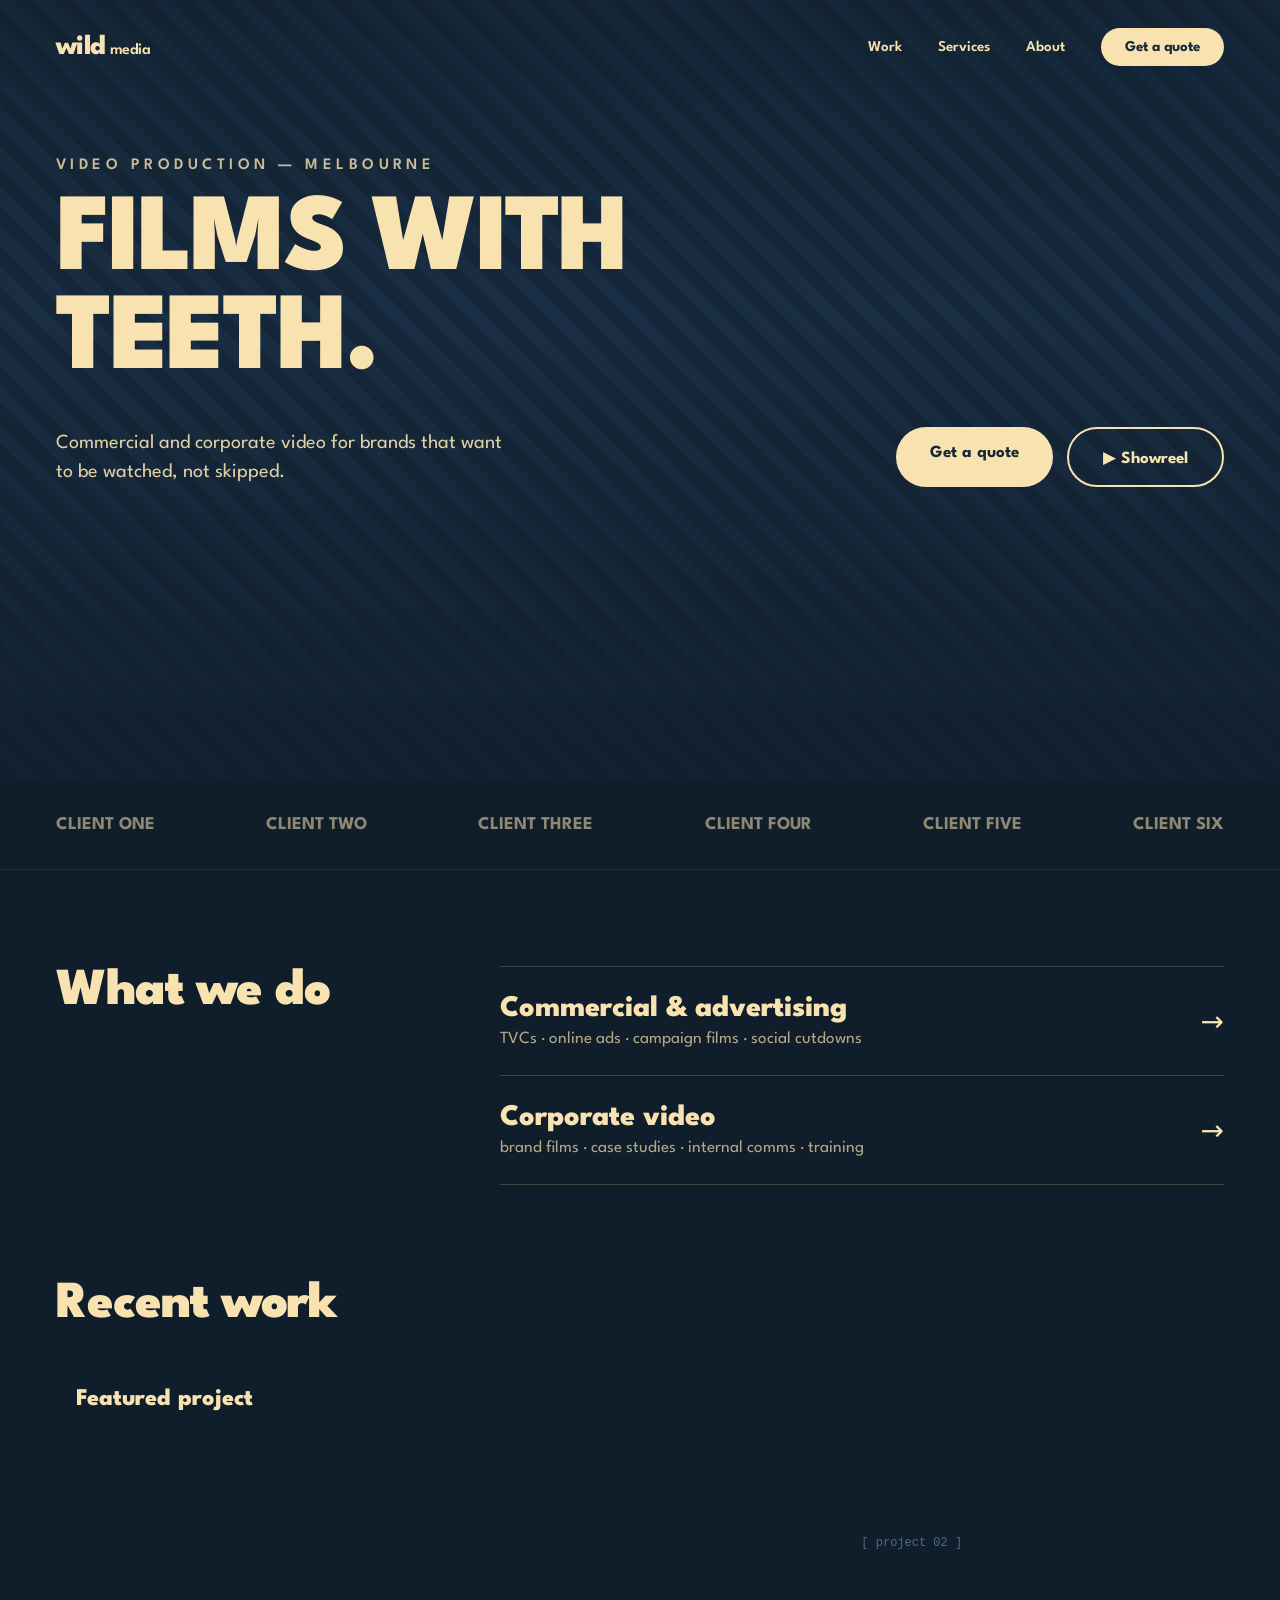
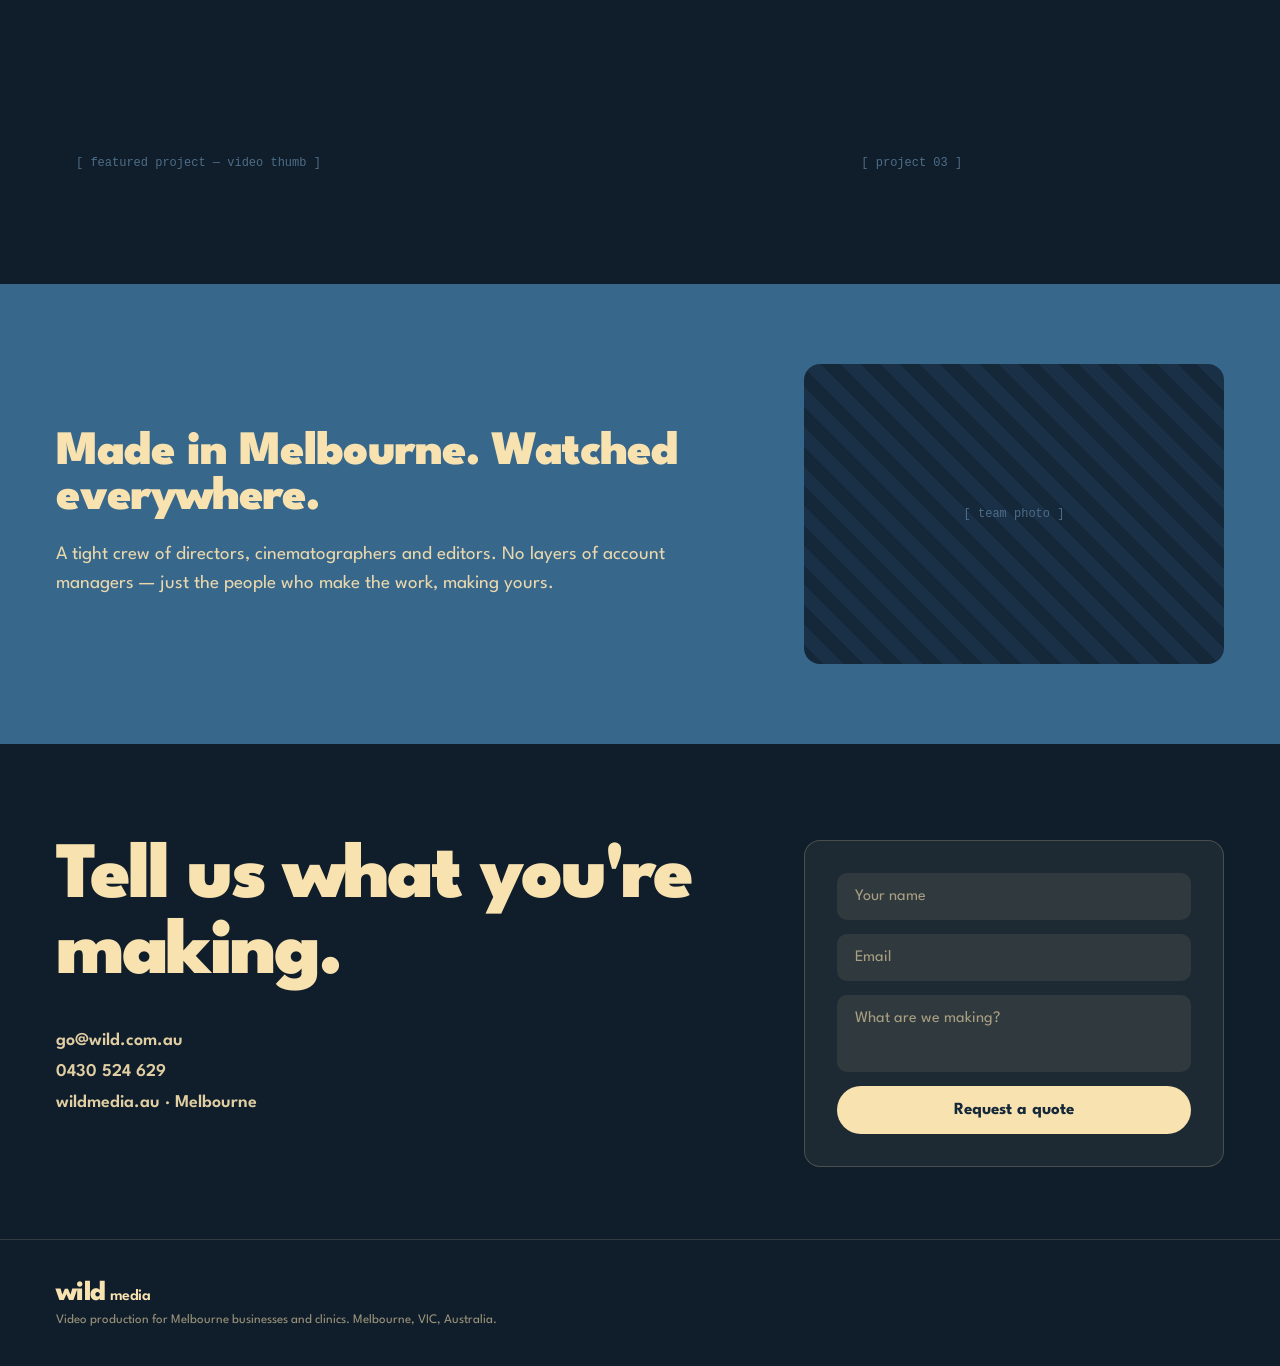
==== index.html @ 840ec0be "Add Wild Media landing page (desktop + mobile)" ====
<!DOCTYPE html>
<html lang="en">
<head>
<meta charset="UTF-8">
<title>Wild Media — Video Production, Melbourne</title>
<meta name="description" content="Wild Media is a Melbourne video production studio. One shoot day becomes three months of content built for Meta ads.">
<meta name="viewport" content="width=device-width, initial-scale=1">
<link rel="preconnect" href="https://fonts.googleapis.com">
<link rel="preconnect" href="https://fonts.gstatic.com" crossorigin>
<link href="https://fonts.googleapis.com/css2?family=League+Spartan:wght@400;500;600;700;800;900&display=swap" rel="stylesheet">
<link rel="stylesheet" href="style.css">
</head>
<body>

<!-- ============================= DESKTOP (1b — Cinematic dark) ============================= -->
<div class="site site-desktop">

  <header class="d-hero">
    <div class="d-hero__bg"></div>
    <div class="d-hero__scrim"></div>
    <nav class="d-nav">
      <div class="logo">wild<span>media</span></div>
      <div class="d-nav__links">
        <a href="#work">Work</a><a href="#services">Services</a><a href="#about">About</a>
        <a href="#contact" class="btn btn--cream">Get a quote</a>
      </div>
    </nav>
    <div class="d-hero__content">
      <div class="eyebrow">VIDEO PRODUCTION — MELBOURNE</div>
      <h1>FILMS WITH TEETH.</h1>
      <div class="d-hero__row">
        <p>Commercial and corporate video for brands that want to be watched, not skipped.</p>
        <div class="d-hero__ctas">
          <a href="#contact" class="btn btn--cream">Get a quote</a>
          <a href="#work" class="btn btn--outline">▶ Showreel</a>
        </div>
      </div>
    </div>
  </header>

  <div class="d-clients">
    <span>CLIENT ONE</span><span>CLIENT TWO</span><span>CLIENT THREE</span><span>CLIENT FOUR</span><span>CLIENT FIVE</span><span>CLIENT SIX</span>
  </div>

  <section id="services" class="d-services">
    <h2>What we do</h2>
    <div class="d-services__list">
      <div class="d-services__row">
        <div><div class="d-services__title">Commercial &amp; advertising</div><div class="d-services__sub">TVCs · online ads · campaign films · social cutdowns</div></div>
        <span class="arrow">→</span>
      </div>
      <div class="d-services__row">
        <div><div class="d-services__title">Corporate video</div><div class="d-services__sub">brand films · case studies · internal comms · training</div></div>
        <span class="arrow">→</span>
      </div>
    </div>
  </section>

  <section id="work" class="d-portfolio">
    <h2>Recent work</h2>
    <div class="d-portfolio__grid">
      <div class="d-portfolio__tile d-portfolio__tile--big">
        <span class="d-portfolio__label">Featured project</span>
        <span class="placeholder-tag">[ featured project — video thumb ]</span>
      </div>
      <div class="d-portfolio__stack">
        <div class="d-portfolio__tile"><span class="placeholder-tag">[ project 02 ]</span></div>
        <div class="d-portfolio__tile"><span class="placeholder-tag">[ project 03 ]</span></div>
      </div>
    </div>
  </section>

  <section id="about" class="d-about">
    <div>
      <h2>Made in Melbourne. Watched everywhere.</h2>
      <p>A tight crew of directors, cinematographers and editors. No layers of account managers — just the people who make the work, making yours.</p>
    </div>
    <div class="placeholder-block"><span class="placeholder-tag">[ team photo ]</span></div>
  </section>

  <section id="contact" class="d-contact">
    <div class="d-contact__grid">
      <div>
        <h2>Tell us what you're making.</h2>
        <div class="d-contact__details">
          <span><a href="mailto:go@wild.com.au">go@wild.com.au</a></span>
          <span>0430 524 629</span>
          <span>wildmedia.au · Melbourne</span>
        </div>
      </div>
      <form class="d-contact__form" id="desktop-form">
        <input type="text" name="name" placeholder="Your name" required>
        <input type="email" name="email" placeholder="Email" required>
        <textarea name="brief" placeholder="What are we making?" rows="3"></textarea>
        <button type="submit" class="btn btn--cream btn--block">Request a quote</button>
        <p class="form-note" hidden>Thanks — we'll be in touch shortly.</p>
      </form>
    </div>
  </section>

  <footer class="d-footer">
    <div class="logo">wild<span>media</span></div>
    <p>Video production for Melbourne businesses and clinics. Melbourne, VIC, Australia.</p>
  </footer>
</div>

<!-- ============================= MOBILE (2a — Dark conversion) ============================= -->
<div class="site site-mobile">

  <header class="m-hero">
    <div class="logo">wild<span>media</span></div>
    <div class="m-eyebrow">VIDEO CONTENT FOR MELBOURNE BUSINESSES &amp; CLINICS</div>
    <h1>One Day of Filming. Three Months of Content That Brings You Customers.</h1>
    <p>Wild Media turns a single shoot day into a full quarter of video content — built for the way your business actually markets itself, not for a highlight reel nobody acts on.</p>
    <a href="#lead-form" class="btn btn--cream btn--pill btn--block">Get Your Free 15-Minute Video Plan</a>
    <div class="m-hero__note">No obligation. Takes 2 minutes to book.</div>
  </header>

  <div class="placeholder-block placeholder-block--hero"><span class="placeholder-tag">[ shoot day / behind-the-scenes reel ]</span></div>

  <section class="m-section">
    <h2>Your Content Probably Looks Like One of Two Things</h2>
    <p>Either you've tried filming it yourself — on a phone, squeezed in between everything else you're doing — and it looks like it. Or you've hired someone before and ended up with a folder of nice clips that never turned into a single new customer.</p>
    <p>Meanwhile, the cost of running ads on Meta keeps climbing. Static images and stock photos don't hold attention the way video does, and every month without better creative is a month of paying more for the same results.</p>
  </section>

  <section class="m-section m-section--panel">
    <h2 class="accent">Wild Media Fixes This With One Day, Not One Month</h2>
    <p>No long production timelines, no open-ended "creative projects." One focused shoot day, planned around your business, becomes a ready-to-use bank of content for the next three months — video that looks professional and is built with your paid campaigns in mind from the start.</p>
  </section>

  <section class="m-section">
    <h2>How It Works</h2>
    <div class="m-steps">
      <div class="m-step"><div class="m-step__num">1</div><div><div class="m-step__title">One Shoot Day</div><div class="m-step__text">We plan a half-day or full-day shoot around your business, built from a short brief call so every minute in front of the camera has a purpose.</div></div></div>
      <div class="m-step"><div class="m-step__num">2</div><div><div class="m-step__title">A 3-Month Content Bank</div><div class="m-step__text">That single day becomes 10 to 15 edited videos — cut for Instagram, Facebook and TikTok, and ready in the exact formats your paid ads need.</div></div></div>
      <div class="m-step"><div class="m-step__num">3</div><div><div class="m-step__title">Content That Works While You Run Your Business</div><div class="m-step__text">You post, run ads and follow up with customers. We hand over a content calendar so you're never wondering what to post next.</div></div></div>
    </div>
  </section>

  <a href="#lead-form" class="btn btn--cream btn--pill btn--block m-cta-band">Get Your Free 15-Minute Video Plan</a>

  <section class="m-section">
    <h2>Built for Two Kinds of Melbourne Businesses</h2>
    <p>Medium-sized businesses already running paid ads who are tired of stock photos and phone-shot content pulling down their results. And medical or dental clinics that want to attract more private patients with content that actually looks like it belongs to a real practice.</p>
    <p>If that's not you, this probably isn't the right fit — and that's fine. If it is you, keep reading.</p>
  </section>

  <section class="m-section m-section--panel">
    <h2 class="accent">Why Trust Wild Media With Your First Shoot</h2>
    <p class="m-lede">Three things, no exaggeration:</p>
    <div class="m-list">
      <div><div class="m-list__title">1. Real production experience.</div><div class="m-list__text">You'll see the actual portfolio before you book anything — not a mock-up.</div></div>
      <div><div class="m-list__title">2. A process, not a promise.</div><div class="m-list__text">One shoot day, a defined number of edited videos, delivered on a set timeline.</div></div>
      <div><div class="m-list__title">3. A guarantee that removes the risk of a bad first shoot.</div><div class="m-list__text">See below.</div></div>
    </div>
    <a href="#work-mobile" class="btn btn--outline-cream btn--pill btn--block">See the Work</a>
  </section>

  <section class="m-section" id="packages">
    <h2>Packages</h2>
    <p class="m-lede">Three ways to work with us, depending on how much content your business needs.</p>
    <div class="m-packages" id="package-list"></div>
    <p class="m-fineprint"><strong>Every package includes:</strong> content cut to the correct specs for Meta and Google Ads, a 3-month content calendar, unrestricted usage rights (no royalties), and one round of revisions per video.</p>
  </section>

  <section class="m-section m-section--panel">
    <h2 class="accent">The Usable Content Guarantee</h2>
    <p>If your shoot day doesn't produce at least 10 approved, edited videos, we reshoot an additional 2-hour block at no extra cost. We don't promise ad results we can't control — we guarantee the content itself gets made and gets approved.</p>
  </section>

  <section class="m-section">
    <h2>FAQ</h2>
    <div class="m-faq" id="faq-list"></div>
  </section>

  <section class="m-final" id="lead-form">
    <h2>Ready to Stop Guessing What to Post?</h2>
    <p>Book a free 15-minute call. We'll look at what you're doing now and show you exactly how the Quarterly Package would work for your business.</p>
    <a href="tel:0430524629" class="btn btn--navy btn--pill btn--block">Book Your Free Call</a>

    <form class="m-form" id="mobile-form">
      <div class="m-form__title">Tell Us About Your Business</div>
      <div class="m-form__selected" id="selected-package" hidden>
        <span id="selected-package-name"></span>
        <span id="clear-package" class="m-form__clear">✕</span>
      </div>
      <input type="text" name="name" placeholder="Name" required>
      <input type="text" name="business" placeholder="Business name" required>
      <input type="tel" name="phone" placeholder="Phone or WhatsApp" required>
      <div class="m-form__radio-group">
        <div class="m-form__label">How much do you currently spend per month on paid advertising?</div>
        <label class="m-form__radio"><input type="radio" name="spend" value="Under $500" required> Under $500</label>
        <label class="m-form__radio"><input type="radio" name="spend" value="$500–$2,000"> $500–$2,000</label>
        <label class="m-form__radio"><input type="radio" name="spend" value="More than $2,000"> More than $2,000</label>
      </div>
      <button type="submit" class="btn btn--navy btn--pill btn--block">Get My Free Video Plan</button>
      <p class="m-form__thanks" hidden>Thanks — Christian will be in touch within 24 hours to book your call.</p>
    </form>
  </section>

  <footer class="m-footer">
    <div class="logo">wild<span>media</span></div>
    <p>Video content for Melbourne businesses and clinics.<br>0430 524 629 | <a href="mailto:go@wild.com.au">go@wild.com.au</a><br>Melbourne, VIC, Australia</p>
  </footer>
</div>

<script src="script.js"></script>
</body>
</html>
---- style.css ----
:root {
  --navy: #101E2B;
  --navy-2: #16293A;
  --blue: #38678C;
  --blue-dark: #24455F;
  --cream: #F8E2B0;
  --cream-bg: #FBF6E9;
  --text-dark: #1e3a52;
  --placeholder-a: #15283a;
  --placeholder-b: #1a3047;
}

* { box-sizing: border-box; }

body {
  margin: 0;
  font-family: 'League Spartan', system-ui, sans-serif;
  background: var(--navy);
}

a { color: inherit; text-decoration: none; }
h1, h2, p { margin: 0; }
input, textarea, button { font-family: inherit; }

.logo { font-weight: 800; font-size: 28px; letter-spacing: -0.02em; color: var(--cream); }
.logo span { font-weight: 600; font-size: 16px; margin-left: 4px; }

.btn {
  display: inline-block;
  font-weight: 700;
  cursor: pointer;
  border: none;
}
.btn--block { display: block; width: 100%; text-align: center; }
.btn--cream { background: var(--cream); color: var(--navy-2); }
.btn--outline { border: 2px solid var(--cream); color: var(--cream); background: transparent; }
.btn--navy { background: var(--navy-2); color: var(--cream); }
.btn--outline-cream { border: 2px solid var(--cream); color: var(--cream); background: transparent; }
.btn--pill { border-radius: 999px; }

.placeholder-block {
  background: repeating-linear-gradient(45deg, var(--placeholder-a), var(--placeholder-a) 14px, var(--placeholder-b) 14px, var(--placeholder-b) 28px);
  display: flex;
  align-items: center;
  justify-content: center;
}
.placeholder-tag {
  font-family: ui-monospace, Menlo, monospace;
  font-size: 12px;
  color: #4d6d88;
}

/* ============ responsive switch ============ */
.site-mobile { display: none; }

@media (max-width: 767px) {
  .site-desktop { display: none; }
  .site-mobile { display: block; }
}

/* ============================= DESKTOP (1b) ============================= */
.site-desktop { background: var(--navy); color: var(--cream); }

.d-hero {
  position: relative;
  min-height: 780px;
  overflow: hidden;
}
.d-hero__bg {
  position: absolute; inset: 0;
  background: repeating-linear-gradient(45deg, var(--placeholder-a), var(--placeholder-a) 14px, var(--placeholder-b) 14px, var(--placeholder-b) 28px);
}
.d-hero__scrim {
  position: absolute; inset: 0;
  background: linear-gradient(180deg, rgba(16,30,43,.55), rgba(16,30,43,.1) 40%, rgba(16,30,43,.85));
}
.d-nav {
  position: relative;
  display: flex; justify-content: space-between; align-items: center;
  padding: 28px 56px;
}
.d-nav__links { display: flex; gap: 36px; align-items: center; font-weight: 600; font-size: 15px; }
.d-nav__links .btn { padding: 12px 24px; border-radius: 999px; }

.d-hero__content { position: relative; padding: 64px 56px; }
.eyebrow { font-weight: 600; font-size: 16px; letter-spacing: .28em; opacity: .8; margin-bottom: 20px; }
.d-hero__content h1 { font-weight: 900; font-size: 110px; line-height: .9; letter-spacing: -0.03em; max-width: 900px; }
.d-hero__row { display: flex; justify-content: space-between; align-items: flex-end; margin-top: 36px; gap: 24px; flex-wrap: wrap; }
.d-hero__row p { max-width: 460px; font-size: 20px; line-height: 1.45; opacity: .9; }
.d-hero__ctas { display: flex; gap: 14px; }
.d-hero__ctas .btn { padding: 18px 34px; border-radius: 999px; font-size: 17px; }

.d-clients {
  display: flex; justify-content: space-between; align-items: center;
  padding: 36px 56px; border-bottom: 1px solid rgba(248,226,176,.15);
  font-weight: 700; font-size: 18px; opacity: .55; flex-wrap: wrap; gap: 16px;
}

.d-services { padding: 96px 56px; display: grid; grid-template-columns: 380px 1fr; gap: 64px; }
.d-services h2 { font-weight: 900; font-size: 52px; letter-spacing: -0.02em; line-height: 1; }
.d-services__row {
  display: flex; justify-content: space-between; align-items: center;
  padding: 28px 0; border-top: 1px solid rgba(248,226,176,.2);
}
.d-services__row:last-child { border-bottom: 1px solid rgba(248,226,176,.2); }
.d-services__title { font-weight: 800; font-size: 30px; }
.d-services__sub { font-size: 17px; opacity: .7; margin-top: 8px; }
.arrow { font-size: 28px; }

.d-portfolio { padding: 0 56px 96px; }
.d-portfolio h2 { font-weight: 900; font-size: 52px; letter-spacing: -0.02em; margin-bottom: 40px; }
.d-portfolio__grid { display: grid; grid-template-columns: 2fr 1fr; gap: 20px; }
.d-portfolio__tile { border-radius: 16px; height: 200px; position: relative; }
.d-portfolio__tile--big { height: 420px; }
.d-portfolio__label { position: absolute; top: 20px; left: 20px; font-weight: 800; font-size: 24px; color: var(--cream); }
.d-portfolio__tile .placeholder-tag { position: absolute; bottom: 18px; left: 20px; }
.d-portfolio__stack { display: grid; grid-template-rows: 1fr 1fr; gap: 20px; }

.d-about {
  background: var(--blue);
  padding: 80px 56px;
  display: grid; grid-template-columns: 1fr 420px; gap: 64px; align-items: center;
}
.d-about h2 { font-weight: 900; font-size: 48px; letter-spacing: -0.02em; margin-bottom: 20px; }
.d-about p { font-size: 19px; line-height: 1.55; opacity: .92; }
.d-about .placeholder-block { height: 300px; border-radius: 16px; }

.d-contact { padding: 96px 56px 72px; }
.d-contact__grid { display: grid; grid-template-columns: 1fr 420px; gap: 64px; align-items: start; }
.d-contact h2 { font-weight: 900; font-size: 80px; line-height: .95; letter-spacing: -0.03em; }
.d-contact__details { display: flex; flex-direction: column; gap: 14px; margin-top: 40px; font-weight: 600; font-size: 18px; opacity: .9; }
.d-contact__form {
  background: rgba(248,226,176,.06); border: 1px solid rgba(248,226,176,.2);
  border-radius: 16px; padding: 32px; display: flex; flex-direction: column; gap: 14px;
}
.d-contact__form input, .d-contact__form textarea {
  background: rgba(248,226,176,.08); border: none; border-radius: 10px;
  padding: 16px 18px; font-size: 16px; color: var(--cream); resize: none;
}
.d-contact__form input::placeholder, .d-contact__form textarea::placeholder { color: rgba(248,226,176,.6); }
.d-contact__form .btn { padding: 16px; border-radius: 999px; font-size: 17px; }
.form-note { font-size: 14px; text-align: center; opacity: .8; margin: 0; }

.d-footer { padding: 40px 56px; border-top: 1px solid rgba(248,226,176,.15); }
.d-footer p { font-size: 13px; opacity: .6; margin-top: 8px; }

/* ============================= MOBILE (2a) ============================= */
.site-mobile { background: var(--navy); color: var(--cream); max-width: 600px; margin: 0 auto; }

.m-hero { padding: 44px 24px 40px; text-align: center; }
.m-hero .logo { margin-bottom: 28px; display: inline-block; }
.m-eyebrow { font-weight: 700; font-size: 12px; letter-spacing: .14em; color: var(--cream); opacity: .75; margin-bottom: 14px; }
.m-hero h1 { font-weight: 900; font-size: 36px; line-height: 1.08; letter-spacing: -0.02em; }
.m-hero p { display: block; margin: 20px 0 0; font-size: 16px; line-height: 1.5; opacity: .9; }
.m-hero .btn { margin-top: 28px; padding: 18px; font-size: 16px; }
.m-hero__note { margin-top: 12px; font-size: 13px; opacity: .6; }

.placeholder-block--hero { height: 220px; margin: 0 24px 44px; border-radius: 16px; }

.m-section { padding: 40px 24px; }
.m-section p { display: block; font-size: 15px; line-height: 1.6; opacity: .9; margin-top: 14px; }
.m-section p:first-of-type { margin-top: 0; }
.m-section h2 { font-weight: 800; font-size: 24px; letter-spacing: -0.01em; margin-bottom: 16px; }
.m-section h2.accent { color: var(--cream); }
.m-section--panel { background: var(--navy-2); }
.m-lede { opacity: .75 !important; margin-top: 0 !important; margin-bottom: 20px; }

.m-steps { display: flex; flex-direction: column; gap: 24px; }
.m-step { display: flex; gap: 16px; }
.m-step__num {
  flex: none; width: 36px; height: 36px; border-radius: 50%;
  background: var(--cream); color: var(--navy-2);
  display: flex; align-items: center; justify-content: center; font-weight: 800; font-size: 15px;
}
.m-step__title { font-weight: 700; font-size: 17px; margin-bottom: 6px; }
.m-step__text { font-size: 14.5px; line-height: 1.55; opacity: .85; }

.m-cta-band { margin: 0 24px 40px; padding: 16px; font-size: 15px; width: auto; }

.m-list { display: flex; flex-direction: column; gap: 16px; margin-bottom: 24px; }
.m-list__title { font-weight: 700; font-size: 15.5px; }
.m-list__text { font-size: 14.5px; line-height: 1.55; opacity: .85; margin-top: 4px; }

.m-packages { display: flex; flex-direction: column; gap: 16px; }
.m-package {
  border: 2px solid rgba(248,226,176,.25); border-radius: 16px;
  padding: 24px; position: relative; cursor: pointer; background: transparent;
  text-align: left; color: var(--cream); font-family: inherit; width: 100%;
}
.m-package--selected { border-color: var(--cream); }
.m-package__badge {
  position: absolute; top: -13px; left: 20px; background: var(--cream); color: var(--navy-2);
  font-size: 11.5px; font-weight: 800; padding: 4px 12px; border-radius: 999px;
}
.m-package__name { font-weight: 800; font-size: 18px; margin-bottom: 4px; margin-top: 6px; }
.m-package__price { font-weight: 900; font-size: 26px; margin-bottom: 12px; }
.m-package__price span { font-size: 14px; font-weight: 600; opacity: .7; }
.m-package__desc { font-size: 14.5px; line-height: 1.55; opacity: .9; }
.m-package__cta { margin-top: 14px; font-weight: 700; font-size: 13.5px; color: var(--cream); opacity: .85; }
.m-fineprint { font-size: 13.5px; line-height: 1.6; opacity: .75; margin-top: 20px !important; }

.m-faq { display: flex; flex-direction: column; }
.m-faq-item { border-top: 1px solid rgba(248,226,176,.2); }
.m-faq-item__q {
  display: flex; justify-content: space-between; align-items: center; gap: 16px;
  padding: 18px 0; cursor: pointer; background: none; border: none; color: var(--cream);
  font-family: inherit; width: 100%; text-align: left;
}
.m-faq-item__q-text { font-weight: 700; font-size: 15.5px; }
.m-faq-item__icon { flex: none; font-size: 20px; font-weight: 600; }
.m-faq-item__a { font-size: 14.5px; line-height: 1.55; opacity: .85; padding: 0 0 20px; max-width: 340px; display: none; }
.m-faq-item--open .m-faq-item__a { display: block; }

.m-final { padding: 52px 24px; background: var(--cream); color: var(--navy-2); scroll-margin-top: 20px; }
.m-final h2 { font-weight: 900; font-size: 30px; line-height: 1.2; letter-spacing: -0.015em; text-align: center; text-wrap: balance; }
.m-final p { display: block; margin: 12px 0 28px; font-size: 15.5px; line-height: 1.6; text-align: center; opacity: .75; max-width: 320px; margin-left: auto; margin-right: auto; }
.m-final .btn { margin-bottom: 32px; padding: 16px; font-size: 15px; }

.m-form { background: #fff; border-radius: 16px; padding: 24px; display: flex; flex-direction: column; gap: 12px; }
.m-form__title { font-weight: 800; font-size: 17px; margin-bottom: 4px; color: var(--navy-2); }
.m-form__selected {
  background: var(--blue); color: var(--cream); border-radius: 10px; padding: 12px 16px;
  font-size: 13.5px; font-weight: 700; display: flex; justify-content: space-between; align-items: center;
}
.m-form__clear { cursor: pointer; opacity: .8; }
.m-form input {
  background: #f3ead4; border-radius: 10px; padding: 14px 16px; font-size: 14.5px;
  border: none; color: #3d3320;
}
.m-form input::placeholder { color: #8a7346; }
.m-form__label { font-size: 13.5px; font-weight: 700; color: var(--navy-2); margin-bottom: 8px; }
.m-form__radio-group { display: flex; flex-direction: column; gap: 8px; }
.m-form__radio {
  border: 1.5px solid #ddd0ac; border-radius: 10px; padding: 12px 14px;
  font-size: 14px; color: #5a4c2f; display: flex; align-items: center; gap: 8px;
}
.m-form .btn { margin-top: 6px; padding: 15px; font-size: 15px; }
.m-form__thanks { font-size: 12.5px; text-align: center; opacity: .65; margin-top: 4px !important; }

.m-footer { padding: 32px 24px; text-align: center; }
.m-footer .logo { display: inline-block; margin-bottom: 8px; font-size: 15px; }
.m-footer p { display: block; font-size: 13px; opacity: .7; line-height: 1.6; }

@media (max-width: 480px) {
  .m-hero h1 { font-size: 30px; }
}
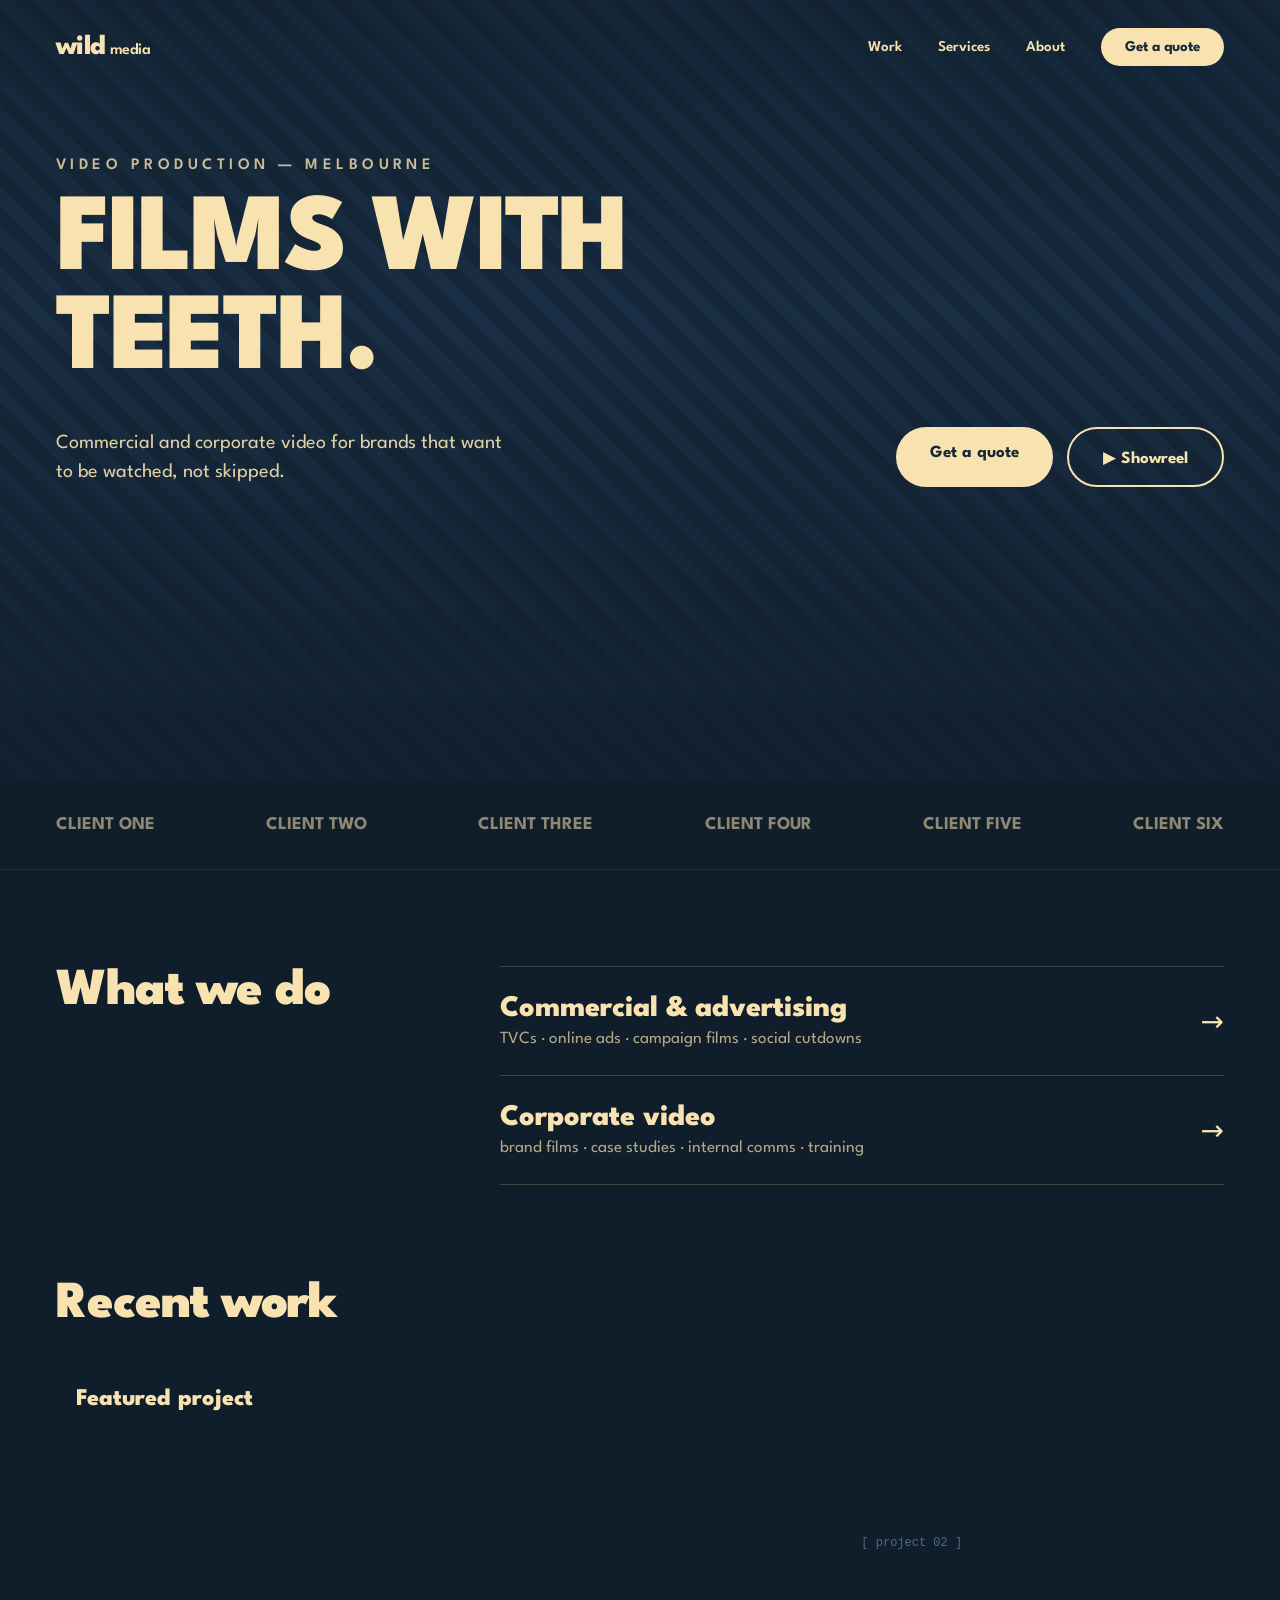
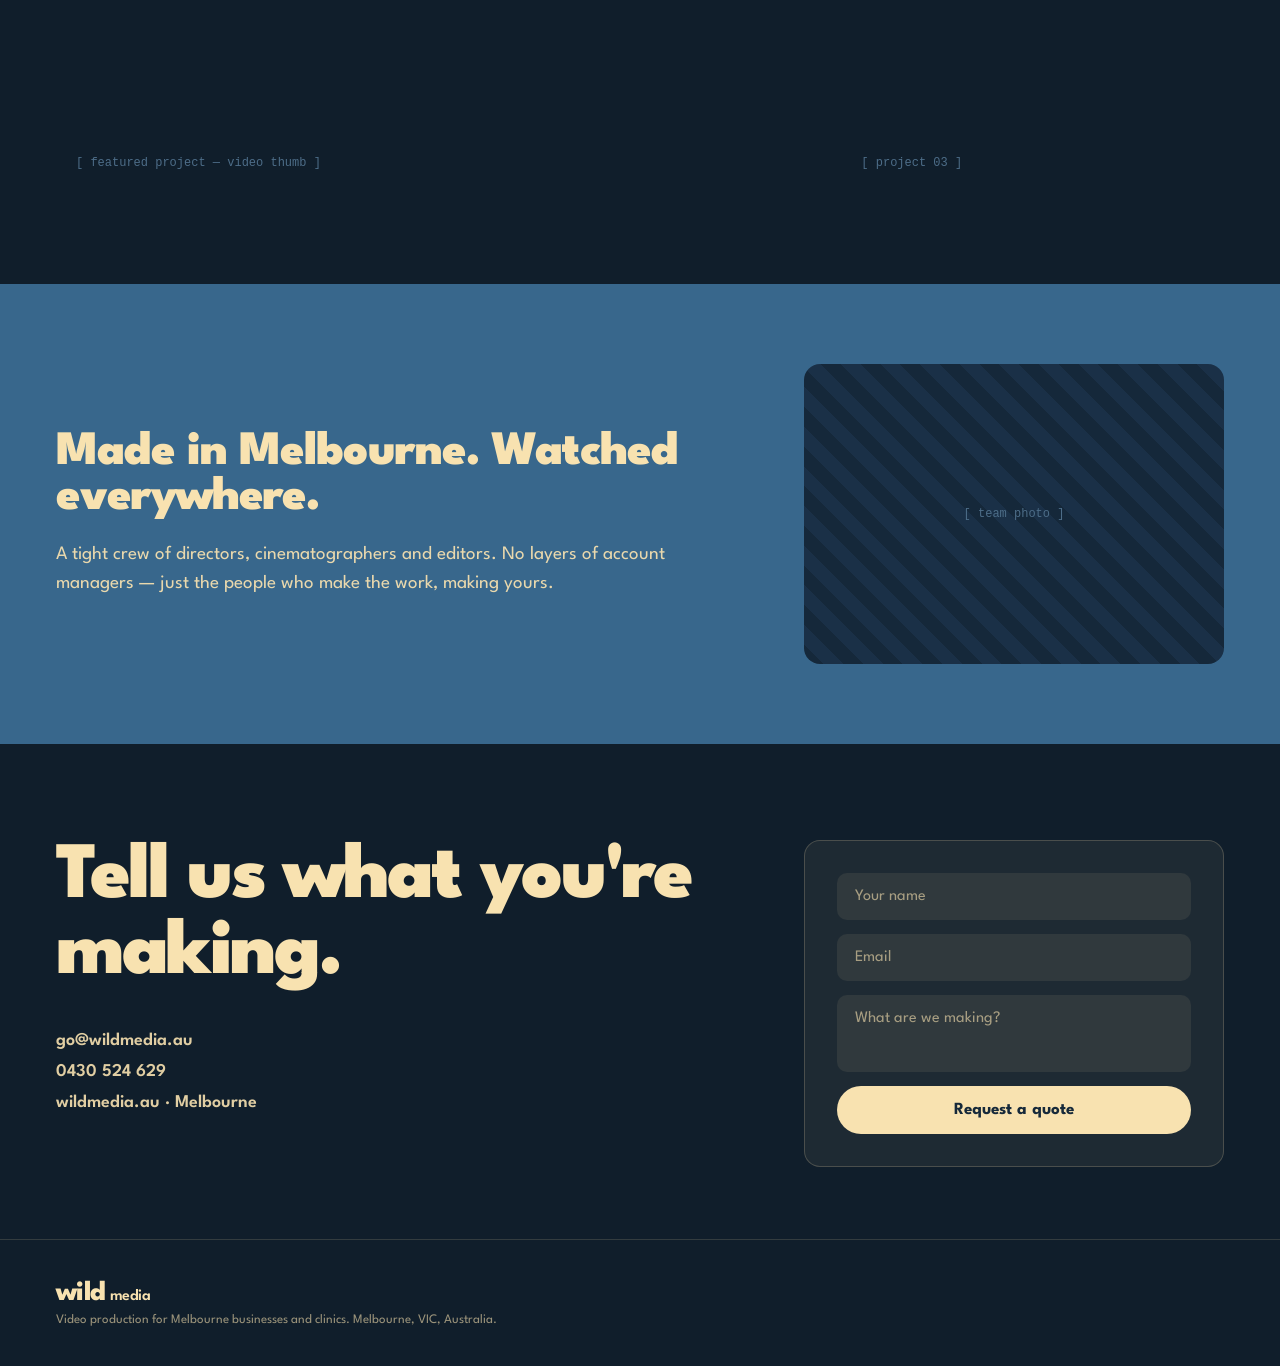
==== commit 13f18f87: "Fix contact email to go@wildmedia.au" ====
--- a/index.html
+++ b/index.html
@@ -83,7 +83,7 @@
       <div>
         <h2>Tell us what you're making.</h2>
         <div class="d-contact__details">
-          <span><a href="mailto:go@wild.com.au">go@wild.com.au</a></span>
+          <span><a href="mailto:go@wildmedia.au">go@wildmedia.au</a></span>
           <span>0430 524 629</span>
           <span>wildmedia.au · Melbourne</span>
         </div>
@@ -201,7 +201,7 @@
 
   <footer class="m-footer">
     <div class="logo">wild<span>media</span></div>
-    <p>Video content for Melbourne businesses and clinics.<br>0430 524 629 | <a href="mailto:go@wild.com.au">go@wild.com.au</a><br>Melbourne, VIC, Australia</p>
+    <p>Video content for Melbourne businesses and clinics.<br>0430 524 629 | <a href="mailto:go@wildmedia.au">go@wildmedia.au</a><br>Melbourne, VIC, Australia</p>
   </footer>
 </div>
 
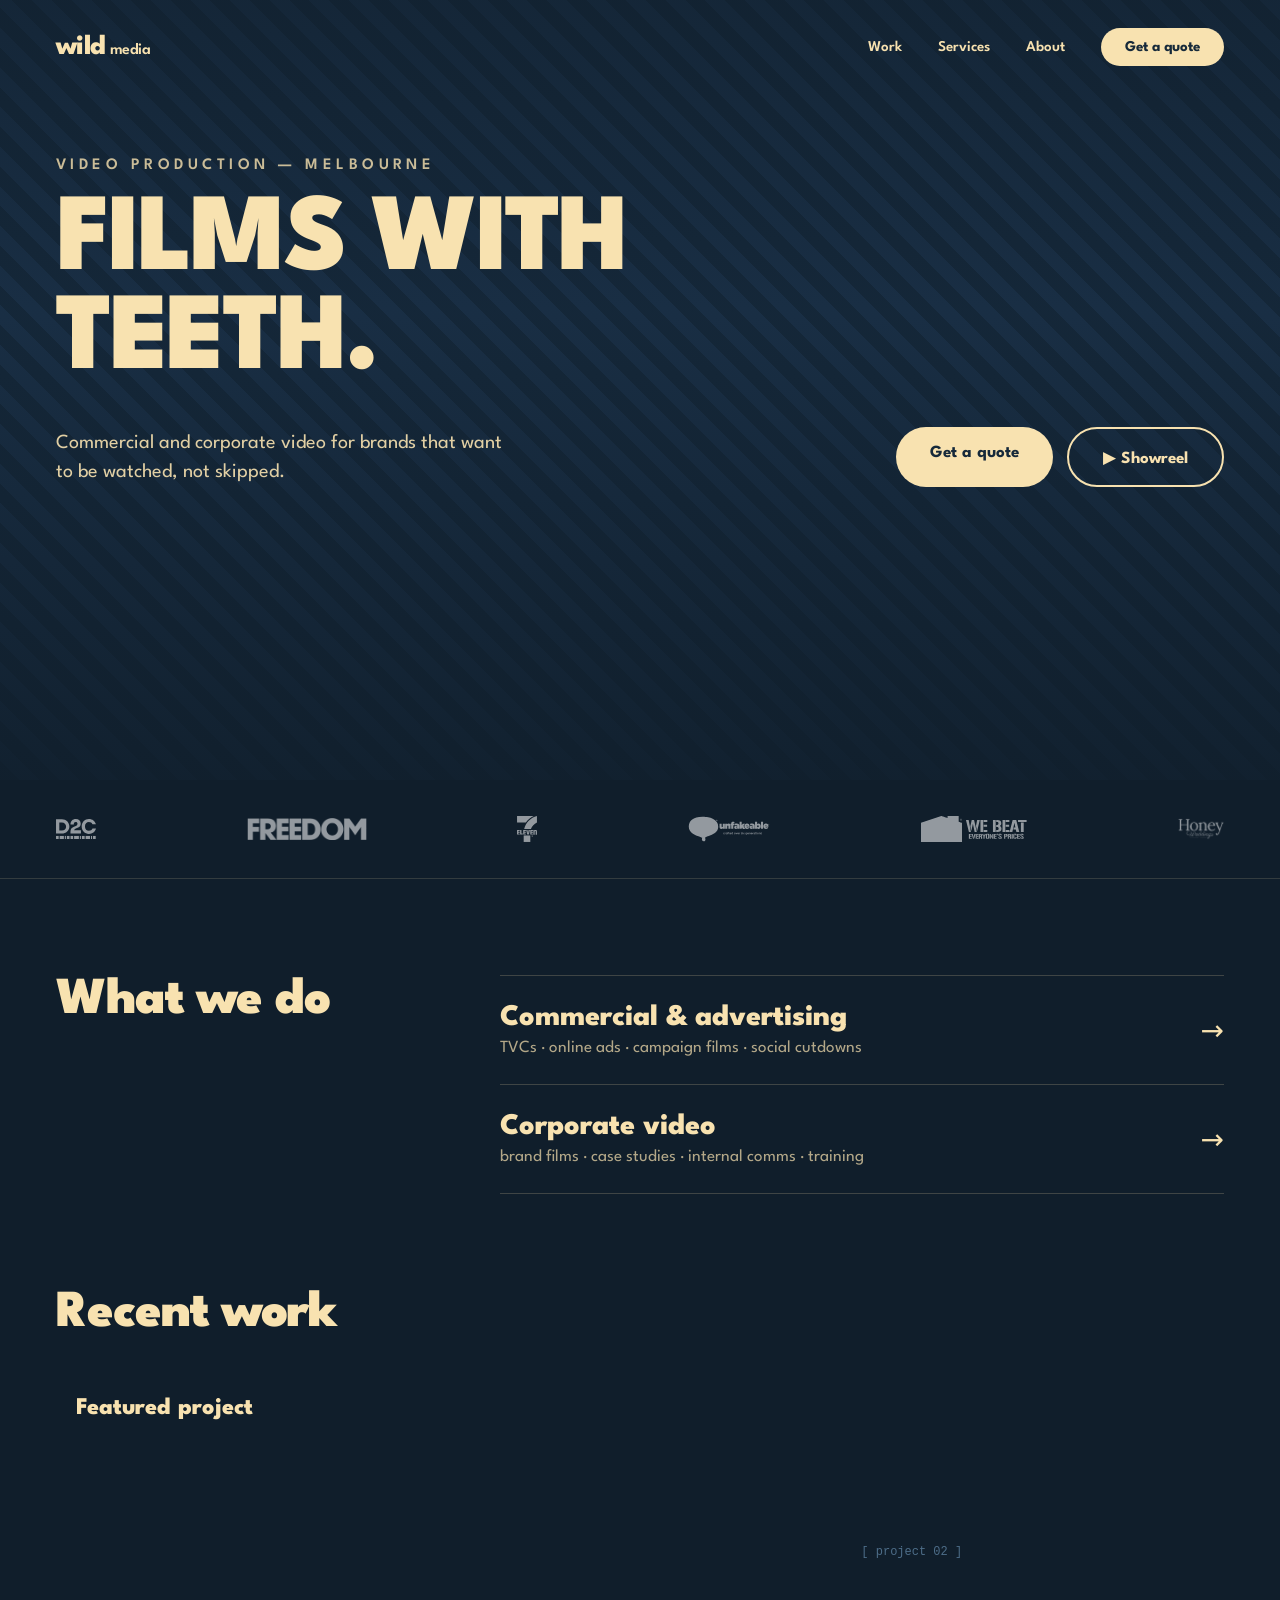
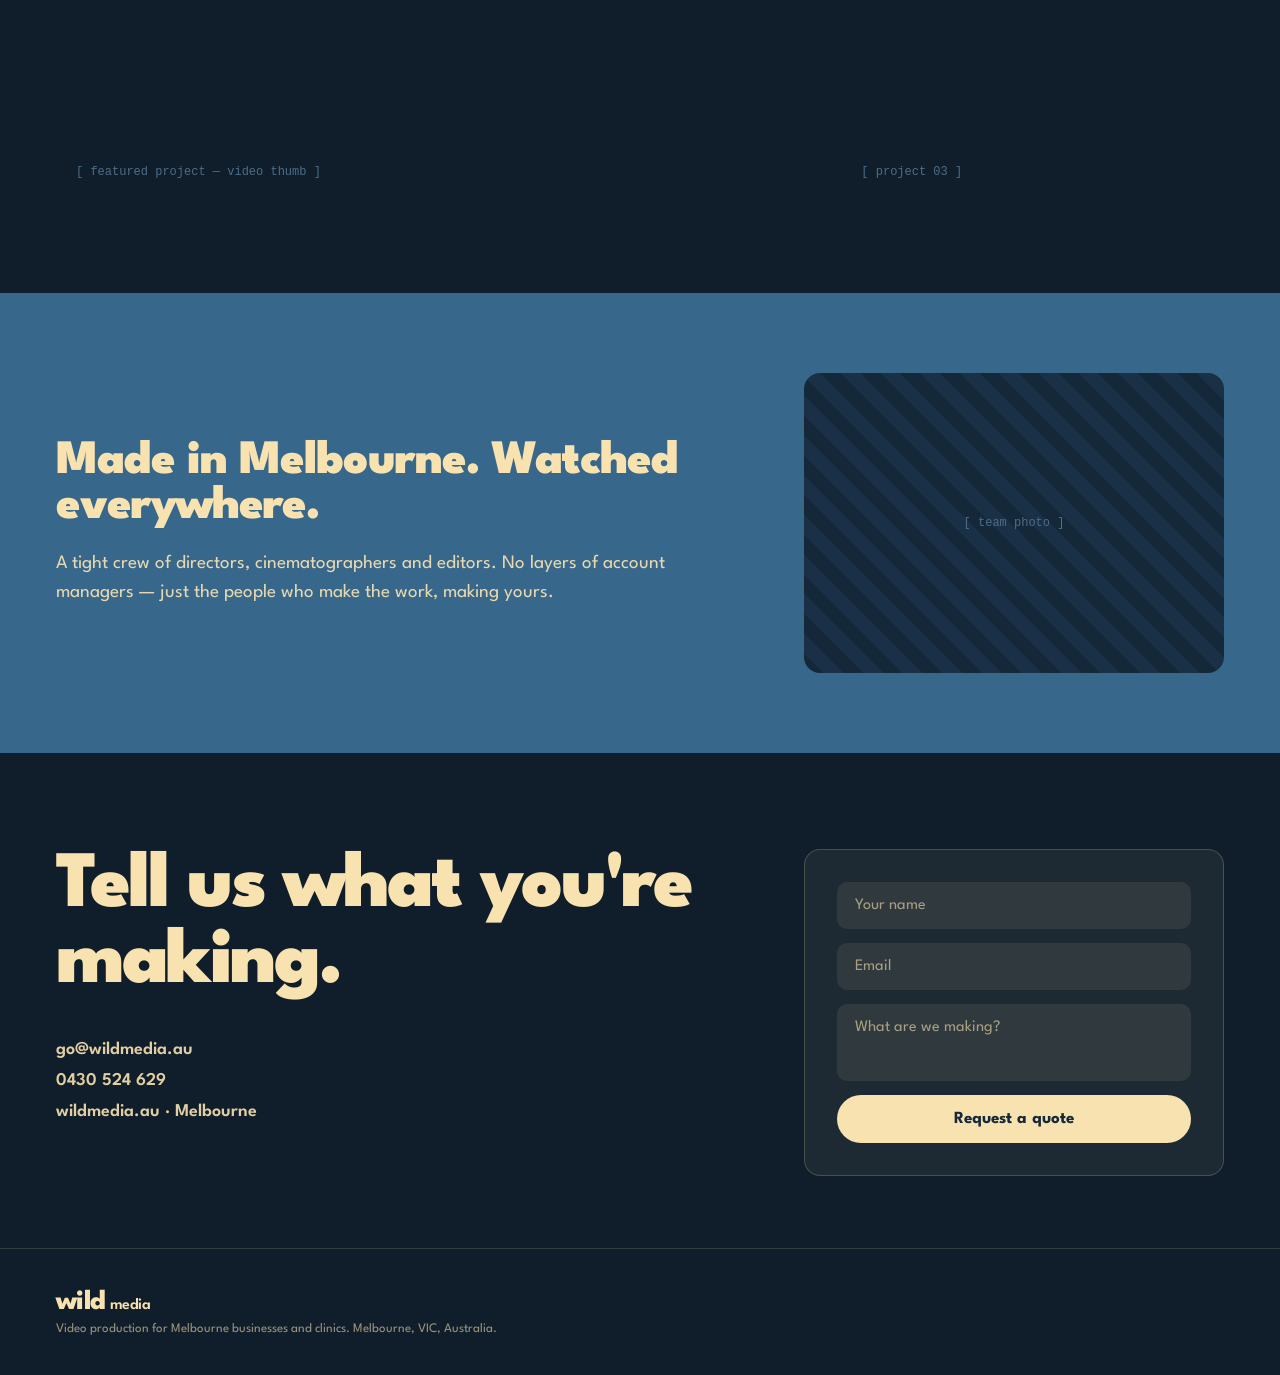
==== commit ce62a4f2: "Add real client logo bar to index.html Replaced the CLIENT ONE/TWO placeholder text with actual logo" ====
--- a/index.html
+++ b/index.html
@@ -39,7 +39,12 @@
   </header>
 
   <div class="d-clients">
-    <span>CLIENT ONE</span><span>CLIENT TWO</span><span>CLIENT THREE</span><span>CLIENT FOUR</span><span>CLIENT FIVE</span><span>CLIENT SIX</span>
+    <img src="logos/d2c.svg" alt="D2C Agency" class="d-clients__logo d-clients__logo--d2c">
+    <img src="logos/freedom.png" alt="Freedom" class="d-clients__logo">
+    <img src="logos/7-eleven.svg" alt="7-Eleven" class="d-clients__logo">
+    <img src="logos/bulla.svg" alt="Bulla" class="d-clients__logo">
+    <img src="logos/chemist-warehouse.svg" alt="Chemist Warehouse" class="d-clients__logo">
+    <img src="logos/honey-weddings.webp" alt="Honey Weddings" class="d-clients__logo">
   </div>
 
   <section id="services" class="d-services">
@@ -104,107 +109,6 @@
   </footer>
 </div>
 
-<!-- ============================= MOBILE (2a — Dark conversion) ============================= -->
-<div class="site site-mobile">
-
-  <header class="m-hero">
-    <div class="logo">wild<span>media</span></div>
-    <div class="m-eyebrow">VIDEO CONTENT FOR MELBOURNE BUSINESSES &amp; CLINICS</div>
-    <h1>One Day of Filming. Three Months of Content That Brings You Customers.</h1>
-    <p>Wild Media turns a single shoot day into a full quarter of video content — built for the way your business actually markets itself, not for a highlight reel nobody acts on.</p>
-    <a href="#lead-form" class="btn btn--cream btn--pill btn--block">Get Your Free 15-Minute Video Plan</a>
-    <div class="m-hero__note">No obligation. Takes 2 minutes to book.</div>
-  </header>
-
-  <div class="placeholder-block placeholder-block--hero"><span class="placeholder-tag">[ shoot day / behind-the-scenes reel ]</span></div>
-
-  <section class="m-section">
-    <h2>Your Content Probably Looks Like One of Two Things</h2>
-    <p>Either you've tried filming it yourself — on a phone, squeezed in between everything else you're doing — and it looks like it. Or you've hired someone before and ended up with a folder of nice clips that never turned into a single new customer.</p>
-    <p>Meanwhile, the cost of running ads on Meta keeps climbing. Static images and stock photos don't hold attention the way video does, and every month without better creative is a month of paying more for the same results.</p>
-  </section>
-
-  <section class="m-section m-section--panel">
-    <h2 class="accent">Wild Media Fixes This With One Day, Not One Month</h2>
-    <p>No long production timelines, no open-ended "creative projects." One focused shoot day, planned around your business, becomes a ready-to-use bank of content for the next three months — video that looks professional and is built with your paid campaigns in mind from the start.</p>
-  </section>
-
-  <section class="m-section">
-    <h2>How It Works</h2>
-    <div class="m-steps">
-      <div class="m-step"><div class="m-step__num">1</div><div><div class="m-step__title">One Shoot Day</div><div class="m-step__text">We plan a half-day or full-day shoot around your business, built from a short brief call so every minute in front of the camera has a purpose.</div></div></div>
-      <div class="m-step"><div class="m-step__num">2</div><div><div class="m-step__title">A 3-Month Content Bank</div><div class="m-step__text">That single day becomes 10 to 15 edited videos — cut for Instagram, Facebook and TikTok, and ready in the exact formats your paid ads need.</div></div></div>
-      <div class="m-step"><div class="m-step__num">3</div><div><div class="m-step__title">Content That Works While You Run Your Business</div><div class="m-step__text">You post, run ads and follow up with customers. We hand over a content calendar so you're never wondering what to post next.</div></div></div>
-    </div>
-  </section>
-
-  <a href="#lead-form" class="btn btn--cream btn--pill btn--block m-cta-band">Get Your Free 15-Minute Video Plan</a>
-
-  <section class="m-section">
-    <h2>Built for Two Kinds of Melbourne Businesses</h2>
-    <p>Medium-sized businesses already running paid ads who are tired of stock photos and phone-shot content pulling down their results. And medical or dental clinics that want to attract more private patients with content that actually looks like it belongs to a real practice.</p>
-    <p>If that's not you, this probably isn't the right fit — and that's fine. If it is you, keep reading.</p>
-  </section>
-
-  <section class="m-section m-section--panel">
-    <h2 class="accent">Why Trust Wild Media With Your First Shoot</h2>
-    <p class="m-lede">Three things, no exaggeration:</p>
-    <div class="m-list">
-      <div><div class="m-list__title">1. Real production experience.</div><div class="m-list__text">You'll see the actual portfolio before you book anything — not a mock-up.</div></div>
-      <div><div class="m-list__title">2. A process, not a promise.</div><div class="m-list__text">One shoot day, a defined number of edited videos, delivered on a set timeline.</div></div>
-      <div><div class="m-list__title">3. A guarantee that removes the risk of a bad first shoot.</div><div class="m-list__text">See below.</div></div>
-    </div>
-    <a href="#work-mobile" class="btn btn--outline-cream btn--pill btn--block">See the Work</a>
-  </section>
-
-  <section class="m-section" id="packages">
-    <h2>Packages</h2>
-    <p class="m-lede">Three ways to work with us, depending on how much content your business needs.</p>
-    <div class="m-packages" id="package-list"></div>
-    <p class="m-fineprint"><strong>Every package includes:</strong> content cut to the correct specs for Meta and Google Ads, a 3-month content calendar, unrestricted usage rights (no royalties), and one round of revisions per video.</p>
-  </section>
-
-  <section class="m-section m-section--panel">
-    <h2 class="accent">The Usable Content Guarantee</h2>
-    <p>If your shoot day doesn't produce at least 10 approved, edited videos, we reshoot an additional 2-hour block at no extra cost. We don't promise ad results we can't control — we guarantee the content itself gets made and gets approved.</p>
-  </section>
-
-  <section class="m-section">
-    <h2>FAQ</h2>
-    <div class="m-faq" id="faq-list"></div>
-  </section>
-
-  <section class="m-final" id="lead-form">
-    <h2>Ready to Stop Guessing What to Post?</h2>
-    <p>Book a free 15-minute call. We'll look at what you're doing now and show you exactly how the Quarterly Package would work for your business.</p>
-    <a href="tel:0430524629" class="btn btn--navy btn--pill btn--block">Book Your Free Call</a>
-
-    <form class="m-form" id="mobile-form">
-      <div class="m-form__title">Tell Us About Your Business</div>
-      <div class="m-form__selected" id="selected-package" hidden>
-        <span id="selected-package-name"></span>
-        <span id="clear-package" class="m-form__clear">✕</span>
-      </div>
-      <input type="text" name="name" placeholder="Name" required>
-      <input type="text" name="business" placeholder="Business name" required>
-      <input type="tel" name="phone" placeholder="Phone or WhatsApp" required>
-      <div class="m-form__radio-group">
-        <div class="m-form__label">How much do you currently spend per month on paid advertising?</div>
-        <label class="m-form__radio"><input type="radio" name="spend" value="Under $500" required> Under $500</label>
-        <label class="m-form__radio"><input type="radio" name="spend" value="$500–$2,000"> $500–$2,000</label>
-        <label class="m-form__radio"><input type="radio" name="spend" value="More than $2,000"> More than $2,000</label>
-      </div>
-      <button type="submit" class="btn btn--navy btn--pill btn--block">Get My Free Video Plan</button>
-      <p class="m-form__thanks" hidden>Thanks — Christian will be in touch within 24 hours to book your call.</p>
-    </form>
-  </section>
-
-  <footer class="m-footer">
-    <div class="logo">wild<span>media</span></div>
-    <p>Video content for Melbourne businesses and clinics.<br>0430 524 629 | <a href="mailto:go@wildmedia.au">go@wildmedia.au</a><br>Melbourne, VIC, Australia</p>
-  </footer>
-</div>
-
-<script src="script.js"></script>
+<script src="script.js?v=2"></script>
 </body>
 </html>
--- a/style.css
+++ b/style.css
@@ -50,14 +50,6 @@
   color: #4d6d88;
 }
 
-/* ============ responsive switch ============ */
-.site-mobile { display: none; }
-
-@media (max-width: 767px) {
-  .site-desktop { display: none; }
-  .site-mobile { display: block; }
-}
-
 /* ============================= DESKTOP (1b) ============================= */
 .site-desktop { background: var(--navy); color: var(--cream); }
 
@@ -93,8 +85,14 @@
 .d-clients {
   display: flex; justify-content: space-between; align-items: center;
   padding: 36px 56px; border-bottom: 1px solid rgba(248,226,176,.15);
-  font-weight: 700; font-size: 18px; opacity: .55; flex-wrap: wrap; gap: 16px;
-}
+  flex-wrap: wrap; gap: 32px;
+}
+.d-clients__logo {
+  height: 26px; width: auto; max-width: 120px; object-fit: contain;
+  filter: brightness(0) invert(1); opacity: .55; transition: opacity .2s;
+}
+.d-clients__logo:hover { opacity: .9; }
+.d-clients__logo--d2c { height: 20px; }
 
 .d-services { padding: 96px 56px; display: grid; grid-template-columns: 380px 1fr; gap: 64px; }
 .d-services h2 { font-weight: 900; font-size: 52px; letter-spacing: -0.02em; line-height: 1; }
@@ -144,6 +142,39 @@
 .d-footer { padding: 40px 56px; border-top: 1px solid rgba(248,226,176,.15); }
 .d-footer p { font-size: 13px; opacity: .6; margin-top: 8px; }
 
+@media (max-width: 900px) {
+  .d-nav { padding: 20px 24px; flex-wrap: wrap; gap: 12px; }
+  .d-nav__links { gap: 16px; font-size: 13px; flex-wrap: wrap; }
+  .d-nav__links .btn { padding: 10px 18px; }
+  .d-hero { min-height: auto; }
+  .d-hero__content { padding: 32px 24px 48px; }
+  .eyebrow { font-size: 12px; margin-bottom: 12px; }
+  .d-hero__content h1 { font-size: 52px; }
+  .d-hero__row { flex-direction: column; align-items: flex-start; gap: 20px; margin-top: 24px; }
+  .d-hero__row p { font-size: 16px; }
+  .d-hero__ctas .btn { padding: 14px 24px; font-size: 15px; }
+  .d-clients { padding: 24px; gap: 20px 28px; justify-content: center; }
+  .d-clients__logo { height: 20px; }
+  .d-clients__logo--d2c { height: 16px; }
+  .d-services { grid-template-columns: 1fr; padding: 56px 24px; gap: 24px; }
+  .d-services h2 { font-size: 32px; }
+  .d-services__title { font-size: 22px; }
+  .d-services__sub { font-size: 14px; }
+  .d-portfolio { padding: 0 24px 56px; }
+  .d-portfolio h2 { font-size: 32px; margin-bottom: 24px; }
+  .d-portfolio__grid { grid-template-columns: 1fr; }
+  .d-portfolio__tile--big { height: 220px; }
+  .d-portfolio__stack { grid-template-rows: 160px 160px; }
+  .d-about { grid-template-columns: 1fr; padding: 56px 24px; gap: 24px; }
+  .d-about h2 { font-size: 28px; }
+  .d-about p { font-size: 16px; }
+  .d-about .placeholder-block { height: 200px; }
+  .d-contact { padding: 56px 24px; }
+  .d-contact__grid { grid-template-columns: 1fr; gap: 24px; }
+  .d-contact h2 { font-size: 36px; }
+  .d-footer { padding: 32px 24px; }
+}
+
 /* ============================= MOBILE (2a) ============================= */
 .site-mobile { background: var(--navy); color: var(--cream); max-width: 600px; margin: 0 auto; }
 
@@ -218,21 +249,17 @@
 
 .m-form { background: #fff; border-radius: 16px; padding: 24px; display: flex; flex-direction: column; gap: 12px; }
 .m-form__title { font-weight: 800; font-size: 17px; margin-bottom: 4px; color: var(--navy-2); }
-.m-form__selected {
-  background: var(--blue); color: var(--cream); border-radius: 10px; padding: 12px 16px;
-  font-size: 13.5px; font-weight: 700; display: flex; justify-content: space-between; align-items: center;
-}
-.m-form__clear { cursor: pointer; opacity: .8; }
-.m-form input {
+.m-form input, .m-form__select {
   background: #f3ead4; border-radius: 10px; padding: 14px 16px; font-size: 14.5px;
-  border: none; color: #3d3320;
+  border: none; color: #3d3320; width: 100%; font-family: inherit;
 }
 .m-form input::placeholder { color: #8a7346; }
-.m-form__label { font-size: 13.5px; font-weight: 700; color: var(--navy-2); margin-bottom: 8px; }
-.m-form__radio-group { display: flex; flex-direction: column; gap: 8px; }
+.m-form__field { display: flex; flex-direction: column; gap: 8px; }
+.m-form__label { font-size: 13.5px; font-weight: 700; color: var(--navy-2); }
+.m-form__radio-grid { display: grid; grid-template-columns: 1fr 1fr; gap: 8px; }
 .m-form__radio {
-  border: 1.5px solid #ddd0ac; border-radius: 10px; padding: 12px 14px;
-  font-size: 14px; color: #5a4c2f; display: flex; align-items: center; gap: 8px;
+  border: 1.5px solid #ddd0ac; border-radius: 10px; padding: 12px 10px;
+  font-size: 13.5px; color: #5a4c2f; display: flex; align-items: center; justify-content: center; gap: 6px; text-align: center;
 }
 .m-form .btn { margin-top: 6px; padding: 15px; font-size: 15px; }
 .m-form__thanks { font-size: 12.5px; text-align: center; opacity: .65; margin-top: 4px !important; }
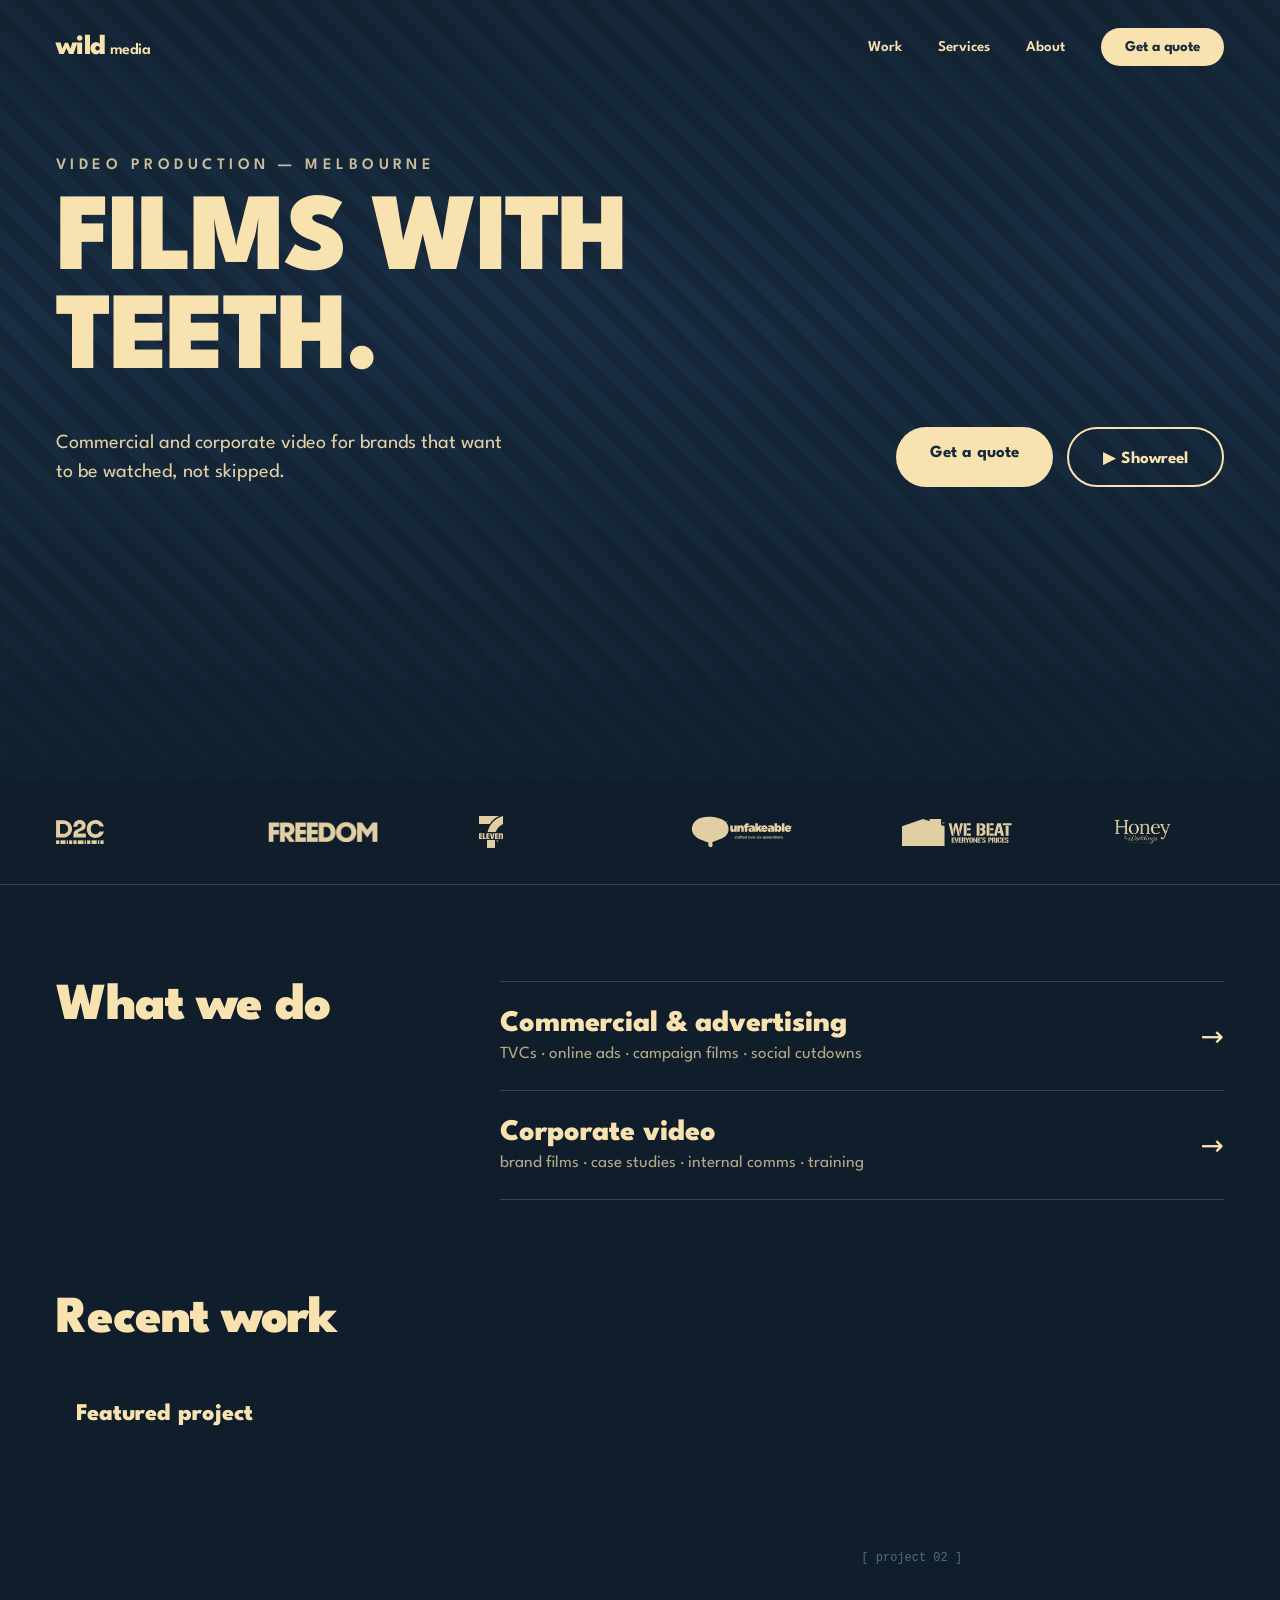
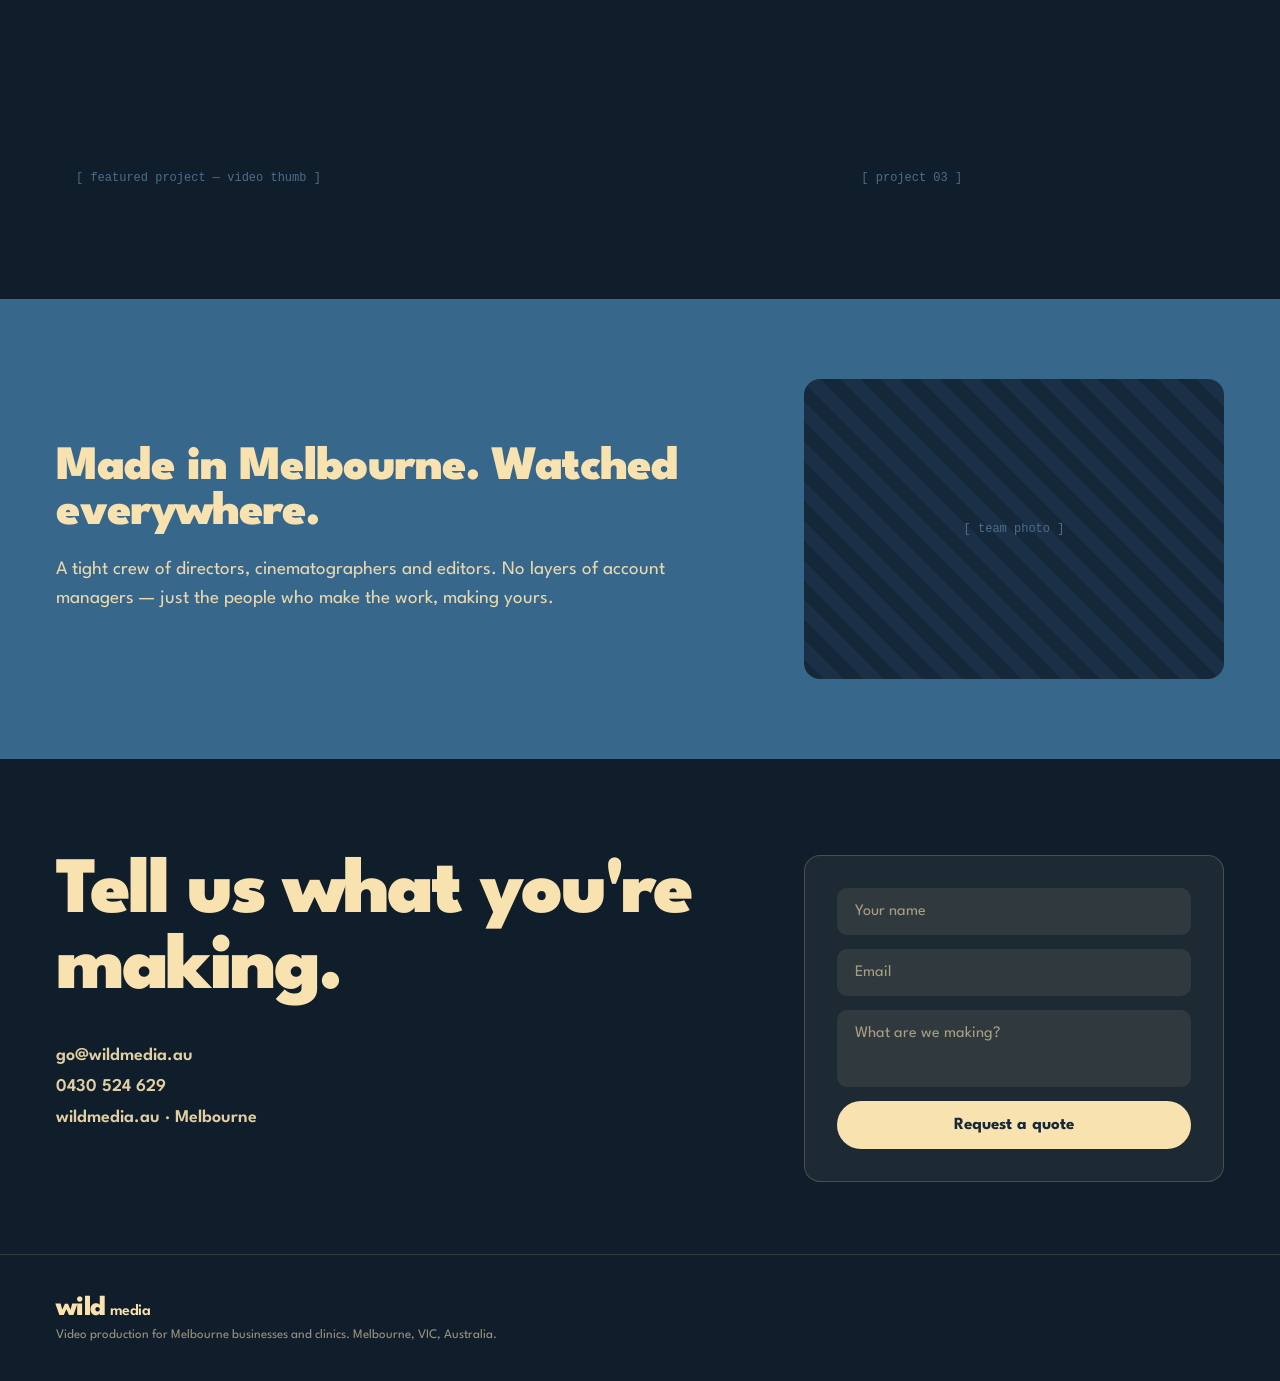
==== commit 893c353d: "Recolor client logo bar to solid brand yellow Switched from a low-opacity white filter (barely visib" ====
--- a/index.html
+++ b/index.html
@@ -39,12 +39,12 @@
   </header>
 
   <div class="d-clients">
-    <img src="logos/d2c.svg" alt="D2C Agency" class="d-clients__logo d-clients__logo--d2c">
-    <img src="logos/freedom.png" alt="Freedom" class="d-clients__logo">
-    <img src="logos/7-eleven.svg" alt="7-Eleven" class="d-clients__logo">
-    <img src="logos/bulla.svg" alt="Bulla" class="d-clients__logo">
-    <img src="logos/chemist-warehouse.svg" alt="Chemist Warehouse" class="d-clients__logo">
-    <img src="logos/honey-weddings.webp" alt="Honey Weddings" class="d-clients__logo">
+    <span class="d-clients__logo d-clients__logo--d2c" style="--logo:url('logos/d2c.svg')" role="img" aria-label="D2C Agency"></span>
+    <span class="d-clients__logo" style="--logo:url('logos/freedom.png')" role="img" aria-label="Freedom"></span>
+    <span class="d-clients__logo" style="--logo:url('logos/7-eleven.svg')" role="img" aria-label="7-Eleven"></span>
+    <span class="d-clients__logo" style="--logo:url('logos/bulla.svg')" role="img" aria-label="Bulla"></span>
+    <span class="d-clients__logo" style="--logo:url('logos/chemist-warehouse.svg')" role="img" aria-label="Chemist Warehouse"></span>
+    <span class="d-clients__logo" style="--logo:url('logos/honey-weddings.webp')" role="img" aria-label="Honey Weddings"></span>
   </div>
 
   <section id="services" class="d-services">
--- a/style.css
+++ b/style.css
@@ -88,11 +88,21 @@
   flex-wrap: wrap; gap: 32px;
 }
 .d-clients__logo {
-  height: 26px; width: auto; max-width: 120px; object-fit: contain;
-  filter: brightness(0) invert(1); opacity: .55; transition: opacity .2s;
-}
-.d-clients__logo:hover { opacity: .9; }
-.d-clients__logo--d2c { height: 20px; }
+  display: inline-block;
+  height: 32px; width: 110px;
+  background-color: var(--cream);
+  -webkit-mask-image: var(--logo);
+  -webkit-mask-repeat: no-repeat;
+  -webkit-mask-position: left center;
+  -webkit-mask-size: contain;
+  mask-image: var(--logo);
+  mask-repeat: no-repeat;
+  mask-position: left center;
+  mask-size: contain;
+  opacity: .9; transition: opacity .2s;
+}
+.d-clients__logo:hover { opacity: 1; }
+.d-clients__logo--d2c { height: 24px; }
 
 .d-services { padding: 96px 56px; display: grid; grid-template-columns: 380px 1fr; gap: 64px; }
 .d-services h2 { font-weight: 900; font-size: 52px; letter-spacing: -0.02em; line-height: 1; }
@@ -154,8 +164,8 @@
   .d-hero__row p { font-size: 16px; }
   .d-hero__ctas .btn { padding: 14px 24px; font-size: 15px; }
   .d-clients { padding: 24px; gap: 20px 28px; justify-content: center; }
-  .d-clients__logo { height: 20px; }
-  .d-clients__logo--d2c { height: 16px; }
+  .d-clients__logo { height: 24px; width: 88px; }
+  .d-clients__logo--d2c { height: 18px; }
   .d-services { grid-template-columns: 1fr; padding: 56px 24px; gap: 24px; }
   .d-services h2 { font-size: 32px; }
   .d-services__title { font-size: 22px; }
